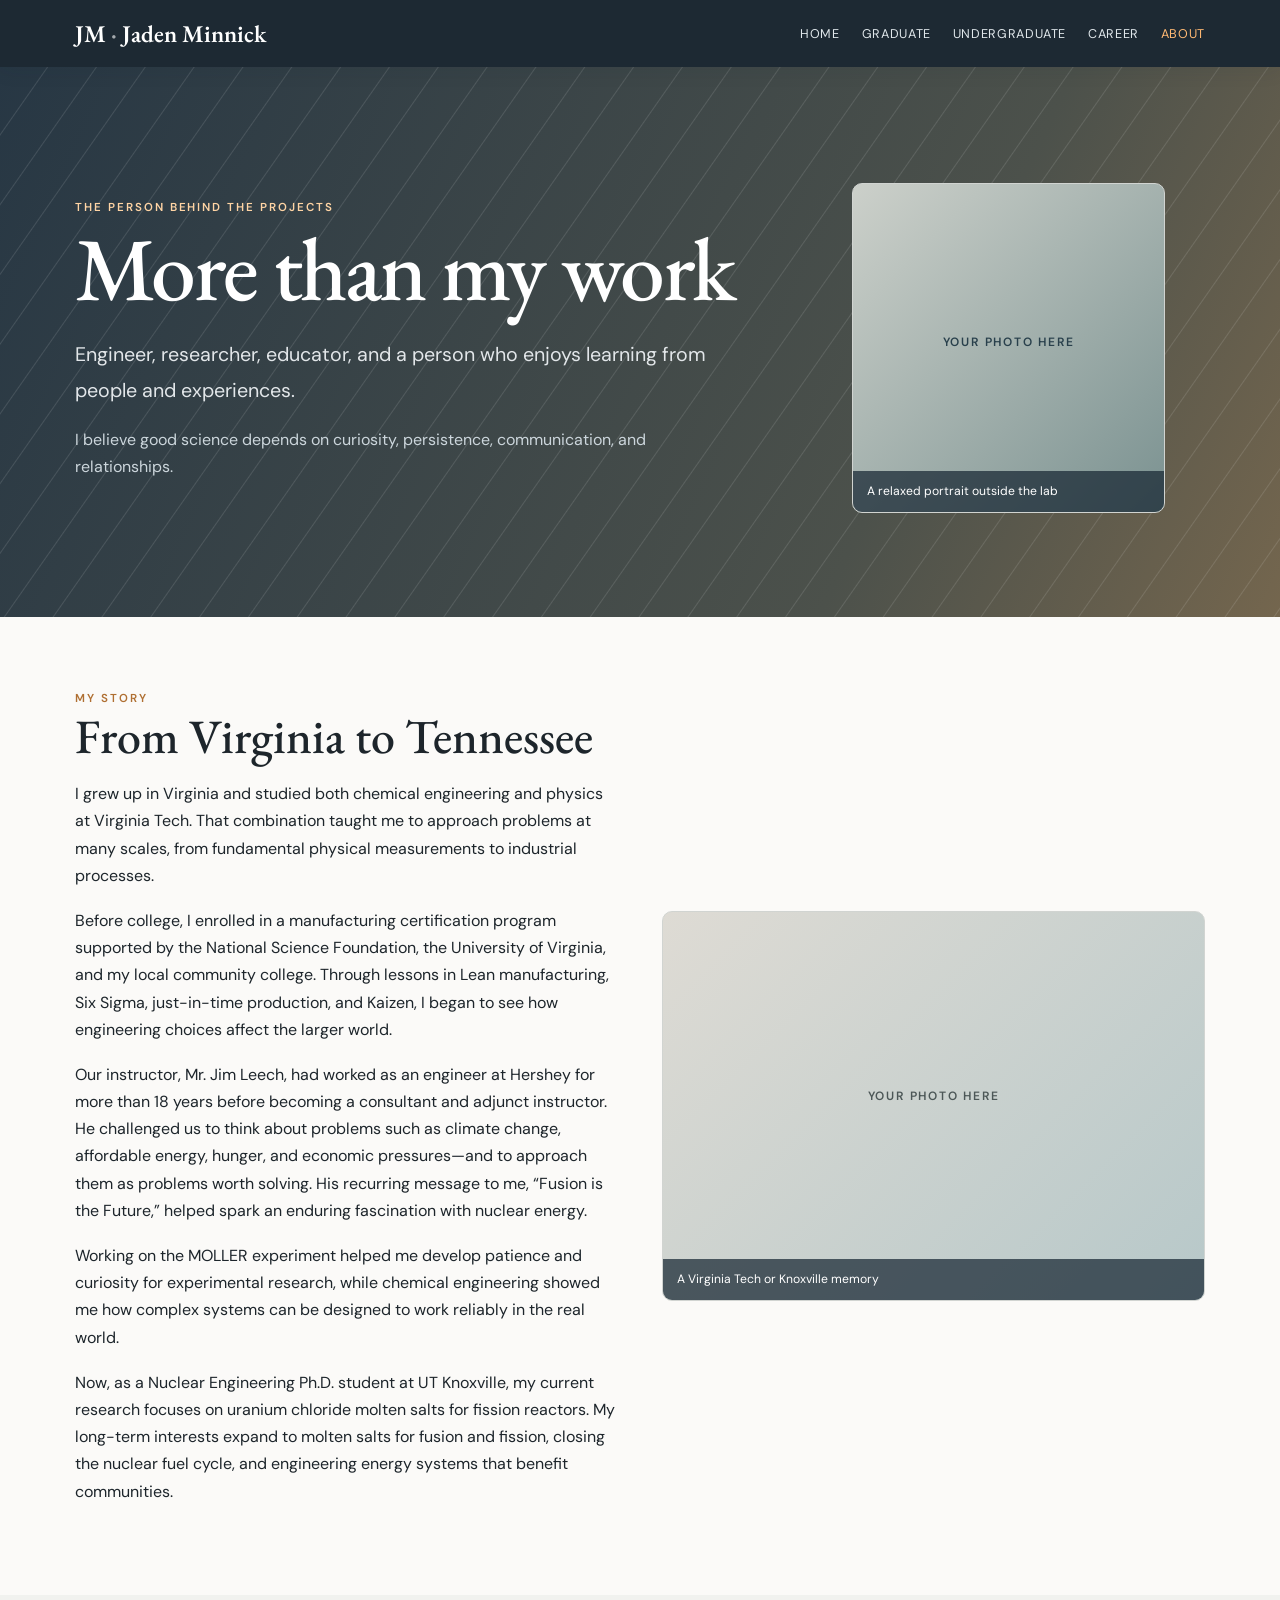
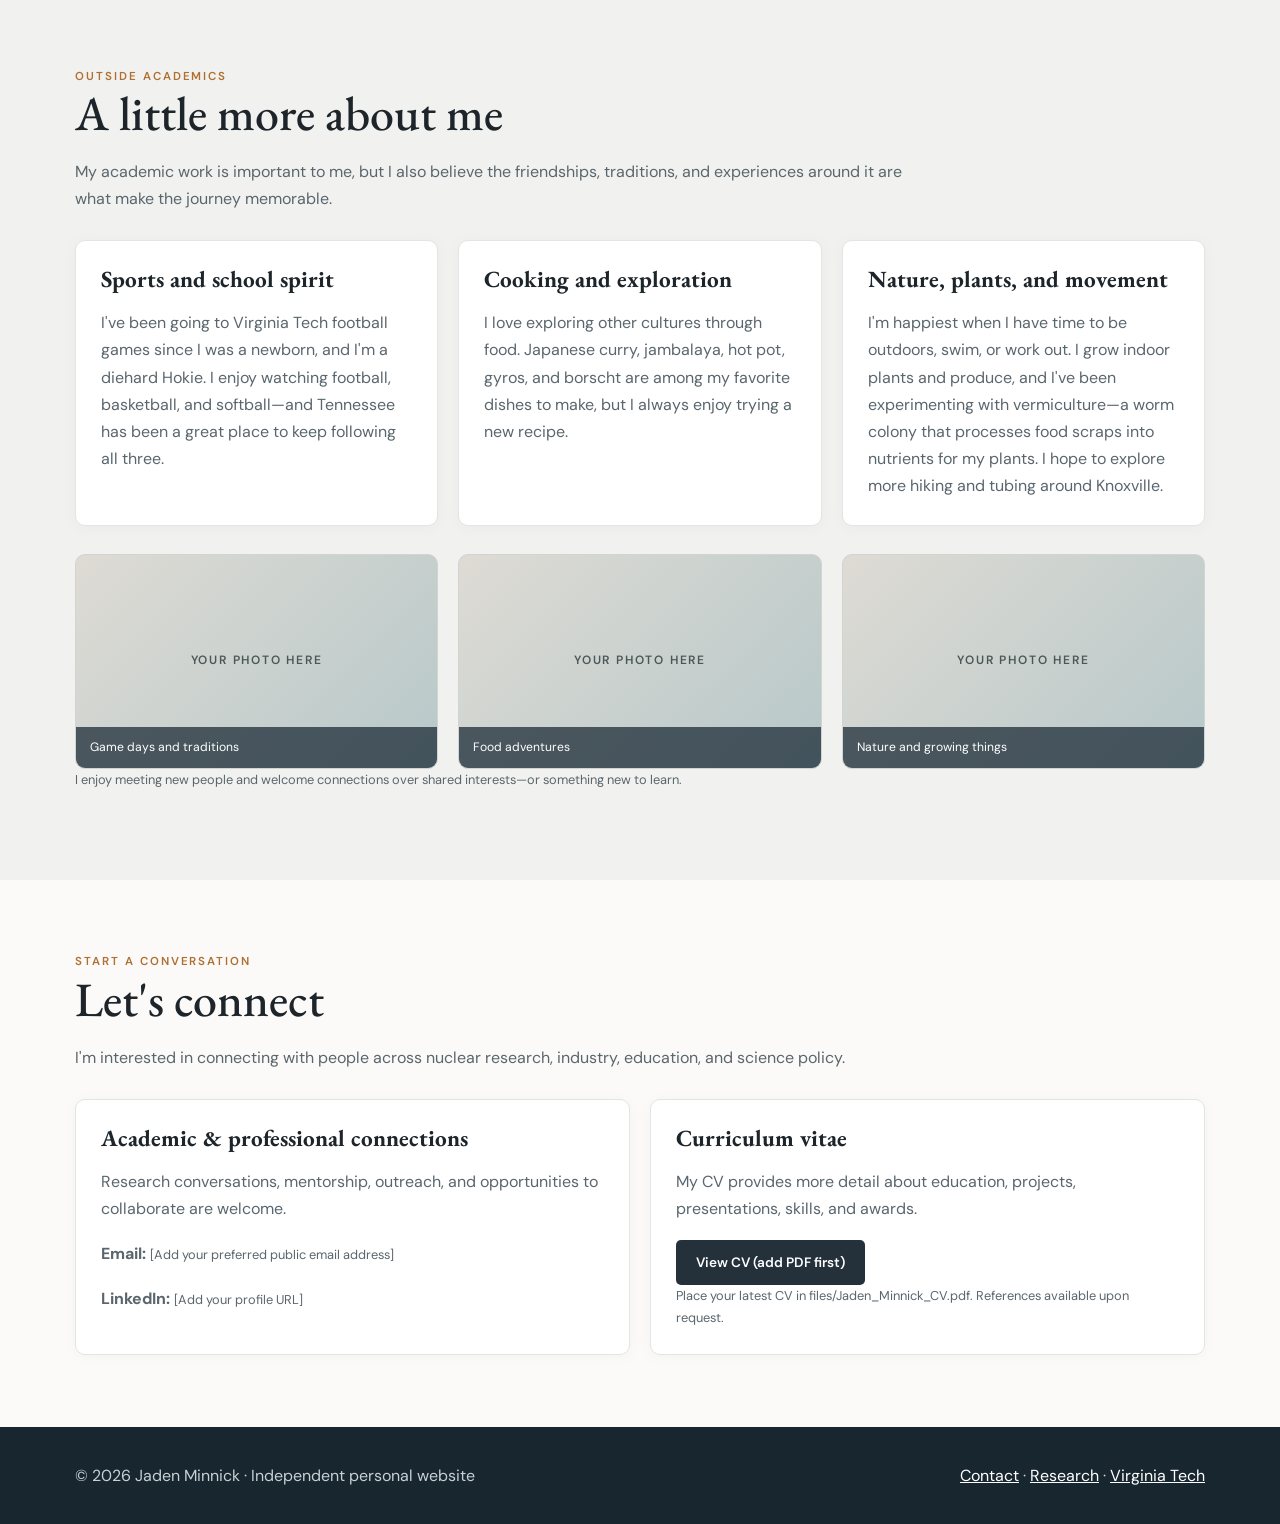
==== about.html @ b78443dc "Add files via upload Redesign portfolio with graduate research and personal homepage" ====
<!DOCTYPE html>


<html lang="en"><head><meta charset="utf-8"/><meta content="width=device-width, initial-scale=1" name="viewport"/><meta content="Jaden Minnick — Nuclear Engineering Ph.D. student, research in advanced nuclear materials, separation science, and the future nuclear fuel cycle." name="description"/><title>About &amp; Contact | Jaden Minnick</title><link href="assets/css/site.css" rel="stylesheet"/></head><body class=""><a class="skip-link" href="#content">Skip to content</a><header class="site-nav"><div class="wrap nav-inner"><a class="brand" href="index.html">JM <span>·</span> Jaden Minnick</a><nav aria-label="Main navigation" class="nav-links"><a href="index.html">Home</a><a href="graduate.html">Graduate</a><a href="undergraduate.html">Undergraduate</a><a href="career.html">Career</a><a aria-current="page" class="active" href="about.html">About</a></nav></div></header><main id="content"><section class="hero about-hero"><div class="wrap hero-flex"><div><div class="eyebrow">The person behind the projects</div><h1>More than my work</h1><p class="lede">Engineer, researcher, educator, and a person who enjoys learning from people and experiences.</p><p class="small">I believe good science depends on curiosity, persistence, communication, and relationships.</p></div><figure class="photo tall" data-alt="Personal portrait" data-photo="about-portrait.jpg"><figcaption>A relaxed portrait outside the lab</figcaption></figure></div></section>
<section class="section"><div class="wrap story"><div><div class="eyebrow">My story</div><h2>From Virginia to Tennessee</h2><p>I grew up in Virginia and studied both chemical engineering and physics at Virginia Tech. That combination taught me to approach problems at many scales, from fundamental physical measurements to industrial processes.</p><p>Before college, I enrolled in a manufacturing certification program supported by the National Science Foundation, the University of Virginia, and my local community college. Through lessons in Lean manufacturing, Six Sigma, just-in-time production, and Kaizen, I began to see how engineering choices affect the larger world.</p><p>Our instructor, Mr. Jim Leech, had worked as an engineer at Hershey for more than 18 years before becoming a consultant and adjunct instructor. He challenged us to think about problems such as climate change, affordable energy, hunger, and economic pressures—and to approach them as problems worth solving. His recurring message to me, “Fusion is the Future,” helped spark an enduring fascination with nuclear energy.</p><p>Working on the MOLLER experiment helped me develop patience and curiosity for experimental research, while chemical engineering showed me how complex systems can be designed to work reliably in the real world.</p><p>Now, as a Nuclear Engineering Ph.D. student at UT Knoxville, my current research focuses on uranium chloride molten salts for fission reactors. My long-term interests expand to molten salts for fusion and fission, closing the nuclear fuel cycle, and engineering energy systems that benefit communities.</p></div><figure class="photo tall" data-alt="Personal academic journey" data-photo="about-journey.jpg"><figcaption>A Virginia Tech or Knoxville memory</figcaption></figure></div></section>
<section class="section alt" id="outside"><div class="wrap"><div class="eyebrow">Outside academics</div><h2>A little more about me</h2><p class="section-lead">My academic work is important to me, but I also believe the friendships, traditions, and experiences around it are what make the journey memorable.</p><div class="grid"><article class="card"><h3>Sports and school spirit</h3><p>I've been going to Virginia Tech football games since I was a newborn, and I'm a diehard Hokie. I enjoy watching football, basketball, and softball—and Tennessee has been a great place to keep following all three.</p></article><article class="card"><h3>Cooking and exploration</h3><p>I love exploring other cultures through food. Japanese curry, jambalaya, hot pot, gyros, and borscht are among my favorite dishes to make, but I always enjoy trying a new recipe.</p></article><article class="card"><h3>Nature, plants, and movement</h3><p>I'm happiest when I have time to be outdoors, swim, or work out. I grow indoor plants and produce, and I've been experimenting with vermiculture—a worm colony that processes food scraps into nutrients for my plants. I hope to explore more hiking and tubing around Knoxville.</p></article></div><div class="grid photo-gallery compact-gallery"><figure class="photo" data-alt="Football and school spirit" data-photo="about-hokies.jpg"><figcaption>Game days and traditions</figcaption></figure><figure class="photo" data-alt="Homemade food" data-photo="about-food.jpg"><figcaption>Food adventures</figcaption></figure><figure class="photo" data-alt="Outdoors or gardening" data-photo="about-nature.jpg"><figcaption>Nature and growing things</figcaption></figure></div><p class="smallprint">I enjoy meeting new people and welcome connections over shared interests—or something new to learn.</p></div></section>
<section class="section" id="contact"><div class="wrap"><div class="eyebrow">Start a conversation</div><h2>Let's connect</h2><p class="section-lead">I'm interested in connecting with people across nuclear research, industry, education, and science policy.</p><div class="grid two"><article class="card"><h3>Academic &amp; professional connections</h3><p>Research conversations, mentorship, outreach, and opportunities to collaborate are welcome.</p><p><strong>Email:</strong> <span class="smallprint">[Add your preferred public email address]</span></p><p><strong>LinkedIn:</strong> <span class="smallprint">[Add your profile URL]</span></p></article><article class="card"><h3>Curriculum vitae</h3><p>My CV provides more detail about education, projects, presentations, skills, and awards.</p><a class="button dark" href="files/Jaden_Minnick_CV.pdf" rel="noopener" target="_blank">View CV (add PDF first)</a><p class="smallprint">Place your latest CV in files/Jaden_Minnick_CV.pdf. References available upon request.</p></article></div></div></section></main><footer class="footer"><div class="wrap"><div>© <span id="year">2026</span> Jaden Minnick · Independent personal website</div><div><a href="about.html#contact">Contact</a> · <a href="graduate.html">Research</a> · <a href="undergraduate.html">Virginia Tech</a></div></div></footer><script src="assets/js/site.js"></script></body></html>
---- assets/css/site.css ----
@import url('https://fonts.googleapis.com/css2?family=DM+Sans:wght@300;400;500;600;700&family=EB+Garamond:wght@400;500;600;700&display=swap');
:root{--ink:#1d252b;--muted:#5a666d;--surface:#fbfaf8;--line:#e3e5e3;--navy:#1d2f3e;--orange:#ff8200;--maroon:#861f41;--accent:#a45b26;--max:1130px}
*{box-sizing:border-box}html{scroll-behavior:smooth}body{margin:0;background:var(--surface);color:var(--ink);font:400 16px/1.7 'DM Sans',sans-serif}a{color:inherit}img{max-width:100%;display:block}.wrap{width:min(var(--max),calc(100% - 40px));margin:auto}.site-nav{background:#1d2933;color:white;position:sticky;top:0;z-index:50;box-shadow:0 2px 20px #17222b18}.nav-inner{min-height:67px;display:flex;align-items:center;gap:27px;flex-wrap:wrap}.brand{text-decoration:none;font:600 1.5rem 'EB Garamond',serif;white-space:nowrap;margin-right:auto}.brand span{opacity:.6}.nav-links{display:flex;gap:22px;flex-wrap:wrap}.nav-links a{font-size:.79rem;text-decoration:none;letter-spacing:.05em;text-transform:uppercase;color:#e0e7eb}.nav-links a.active,.nav-links a:hover{color:#ffb973}.hero{position:relative;padding:100px 0 88px;color:#fff;background:linear-gradient(115deg,#1b3344 0%,#273c4c 60%,#554735 100%);overflow:hidden}.hero:after{content:'';position:absolute;inset:0;opacity:.12;background:repeating-linear-gradient(125deg,transparent 0,transparent 38px,#fff 39px,transparent 40px);pointer-events:none}.hero .wrap{position:relative;z-index:1}.eyebrow{text-transform:uppercase;letter-spacing:.17em;font-size:.72rem;font-weight:600;color:#af6f32}.hero .eyebrow{color:#ffd4a4}h1,h2,h3,h4{font-family:'EB Garamond',serif;line-height:1.16;margin:0 0 16px}h1{font-size:clamp(3rem,7vw,5.6rem);font-weight:500;letter-spacing:-.03em}h2{font-size:clamp(2rem,4vw,3rem);font-weight:500}h3{font-size:1.5rem}p{margin:0 0 18px}.lede{font-size:clamp(1rem,2vw,1.23rem);line-height:1.8;max-width:750px;color:#e2e6e9}.hero .small{color:#ccd6dc;max-width:660px}.actions{display:flex;gap:12px;flex-wrap:wrap;margin-top:28px}.button{display:inline-block;padding:11px 20px;border-radius:5px;background:#f3e8d8;color:#24313b;text-decoration:none;font-weight:600;font-size:.85rem}.button.secondary{background:transparent;color:white;border:1px solid #bac7d0}.button.dark{background:#24313b;color:white}.section{padding:72px 0}.section.alt{background:#f1f2ef}.section-header{display:flex;justify-content:space-between;align-items:end;gap:20px;flex-wrap:wrap;margin-bottom:24px}.section-header p{max-width:660px;color:var(--muted)}.grid{display:grid;grid-template-columns:repeat(3,minmax(0,1fr));gap:20px}.grid.two{grid-template-columns:repeat(2,minmax(0,1fr))}.card{background:white;border:1px solid var(--line);border-radius:10px;padding:25px;box-shadow:0 2px 16px #1d293308}.card h3{font-size:1.45rem}.card p,.muted{color:var(--muted)}.card .tag{display:inline-block;font-size:.71rem;color:#9b5419;text-transform:uppercase;letter-spacing:.1em;font-weight:700;margin-bottom:10px}.link{font-size:.88rem;color:#8e4922;font-weight:600;text-decoration:none}.link:hover{text-decoration:underline}.story{display:grid;grid-template-columns:1fr 1fr;gap:44px;align-items:center}.photo{position:relative;min-height:260px;border-radius:10px;overflow:hidden;background:linear-gradient(135deg,#dedbd4,#b7c8c9);border:1px solid #d1d4d1;display:flex;align-items:flex-end;justify-content:flex-start}.photo::before{content:'YOUR PHOTO HERE';font-size:.75rem;letter-spacing:.15em;color:#4c5757;font-weight:600;position:absolute;top:45%;left:0;right:0;text-align:center}.photo img{width:100%;height:100%;object-fit:cover;position:absolute;inset:0}.photo figcaption{position:relative;z-index:1;background:#172632b8;color:#fff;width:100%;padding:10px 14px;font-size:.76rem}.photo.tall{min-height:390px}.timeline{position:relative;margin-top:20px;padding-left:30px;border-left:2px solid #c9c9c2}.timeline-item{position:relative;padding:0 0 32px 24px}.timeline-item:before{content:'';height:13px;width:13px;background:var(--dot,#a36a46);border:3px solid var(--surface);border-radius:100%;position:absolute;left:-38px;top:5px;box-shadow:0 0 0 1px #9ca8a9}.timeline-item h3{margin-bottom:2px}.timeline-item .date{font-size:.78rem;font-weight:700;letter-spacing:.08em;color:#945326;text-transform:uppercase}.timeline-item p{max-width:700px;color:var(--muted)}.pill{font-size:.74rem;border:1px solid #cdd2d1;border-radius:99px;padding:3px 10px;display:inline-block;color:#4c5a63}.band{padding:28px 0;background:#e8e7e2}.band .wrap{display:flex;align-items:center;justify-content:space-between;gap:20px;flex-wrap:wrap}.footer{padding:35px 0;background:#182630;color:#c7d0d5}.footer .wrap{display:flex;justify-content:space-between;gap:18px;flex-wrap:wrap}.footer a{color:#fff}.theme-ut .hero{background:linear-gradient(115deg,#242525,#47433a 63%,#9d541a)}.theme-ut .eyebrow{color:#bb5e13}.theme-ut .card{border-top:3px solid #ff8200}.theme-vt .hero{background:linear-gradient(115deg,#4d1428,#861f41)}.smallprint{font-size:.8rem;color:var(--muted)}.hero-flex{display:grid;grid-template-columns:1.4fr .8fr;gap:50px;align-items:center}.hero-flex .photo{min-height:330px;background:linear-gradient(135deg,#ccd0ca,#7b9291)}.hero-flex .photo::before{color:#29404c}.notice{padding:15px 18px;background:#f8f3e9;border-left:3px solid #b47138;border-radius:3px;color:#6f573e;font-size:.9rem}.page-intro{padding:54px 0 28px}.page-intro p{max-width:800px;color:var(--muted)}.split-list{display:grid;grid-template-columns:1fr 1fr;gap:32px}.mini-heading{font-size:.8rem;text-transform:uppercase;letter-spacing:.12em;font-weight:700;color:#a05c2f}.research-detail{padding:28px 0;border-top:1px solid #dedfdb}.research-detail h3{margin-bottom:7px}.research-detail p{max-width:880px;color:var(--muted)}.inline-tags{display:flex;gap:7px;flex-wrap:wrap}.active-label{display:inline-block;font-size:.74rem;font-weight:700;background:#e9e8e1;border-radius:99px;padding:2px 10px;margin-bottom:10px}
@media(max-width:800px){.nav-inner{padding:12px 0;gap:12px}.brand{width:100%}.nav-links{gap:13px}.nav-links a{font-size:.7rem}.grid,.grid.two,.story,.split-list,.hero-flex{grid-template-columns:1fr}.hero{padding:65px 0}.section{padding:50px 0}.hero-flex .photo{min-height:240px}}

/* V2 storytelling additions */
.skip-link{position:absolute;left:-9999px;top:0;background:#fff;color:#111;padding:10px;z-index:1000}.skip-link:focus{left:10px}
.home-hero{background:linear-gradient(115deg,#162b3b,#314457 65%,#63513f)}
.career-hero{background:linear-gradient(115deg,#172d3c,#3a4142 75%,#75604c)}
.about-hero{background:linear-gradient(115deg,#273744,#4c514b 70%,#74664e)}
.hero-quote{border-left:3px solid #f2ba74;padding-left:17px;color:#fff0d5;font-family:'EB Garamond',serif;font-style:italic;font-size:clamp(1.3rem,2.6vw,1.8rem);line-height:1.35;max-width:720px;margin:24px 0}
.section-lead{max-width:850px;color:var(--muted);margin-bottom:28px}
.mission{border-top:3px solid #bd7948}.goal-section{background:#fffaf2}.photo-gallery{margin-top:28px}
.expand{border-top:1px solid #d5d6d2;margin-top:16px}.expand:last-child{border-bottom:1px solid #d5d6d2}.expand summary{padding:15px 4px;cursor:pointer;display:flex;align-items:center;justify-content:space-between;gap:15px;font-size:.9rem;font-weight:600;color:#3b4246;list-style:none}.expand summary::-webkit-details-marker{display:none}.expand summary:hover{color:#ab611f}.expand summary:focus-visible{outline:2px solid #ff8200}.expand-content{padding:0 8px 17px}.expand-content p{margin:8px 0}.summary-icon{font-size:1.5rem;color:#ba6b21}.expand[open] .summary-icon{transform:rotate(45deg)}
.card p:last-child{margin-bottom:0}.section .photo{margin:0}
@media(prefers-reduced-motion:reduce){html{scroll-behavior:auto}}

/* v4: professional storytelling, gallery and accessible details */
.values-band{background:#e9ecea;border-block:1px solid #d9dfdc;padding:42px 0}.values-inner{display:grid;grid-template-columns:1fr 1.2fr;align-items:center;gap:48px}.values-inner h2{font-size:2.15rem;margin:6px 0}.values-inner p{margin:0;color:#445058}.compact-gallery{margin-top:28px}.compact-gallery .photo{min-height:215px}.research-methods{padding-top:48px;margin-top:42px;border-top:1px solid #ddd}.research-methods > p{max-width:900px}.research-methods .card{margin-bottom:18px}.research-methods .grid{margin-top:20px}.photo:has(img)::before{display:none}.photo img{object-position:center}.timeline-item:focus-within{outline-offset:5px}a:focus-visible,button:focus-visible{outline:2px solid #ef880f;outline-offset:3px}@media(max-width:800px){.values-inner{grid-template-columns:1fr;gap:12px}.compact-gallery .photo{min-height:190px}}

/* v5 research spotlight */
.featured-focus{background:#fff9ef;border-block:1px solid #eee0d0}
.featured-focus .eyebrow{color:#ae5f15}
.research-status{background:#fff4e6;border-left:4px solid #ff8200;padding:17px 20px;color:#4b4138;margin:12px 0 25px;line-height:1.7;border-radius:4px}
#ucl,#research,#journey,#life,#contact,#outside{scroll-margin-top:100px}
@media(max-width:800px){.featured-focus .story{gap:18px}}
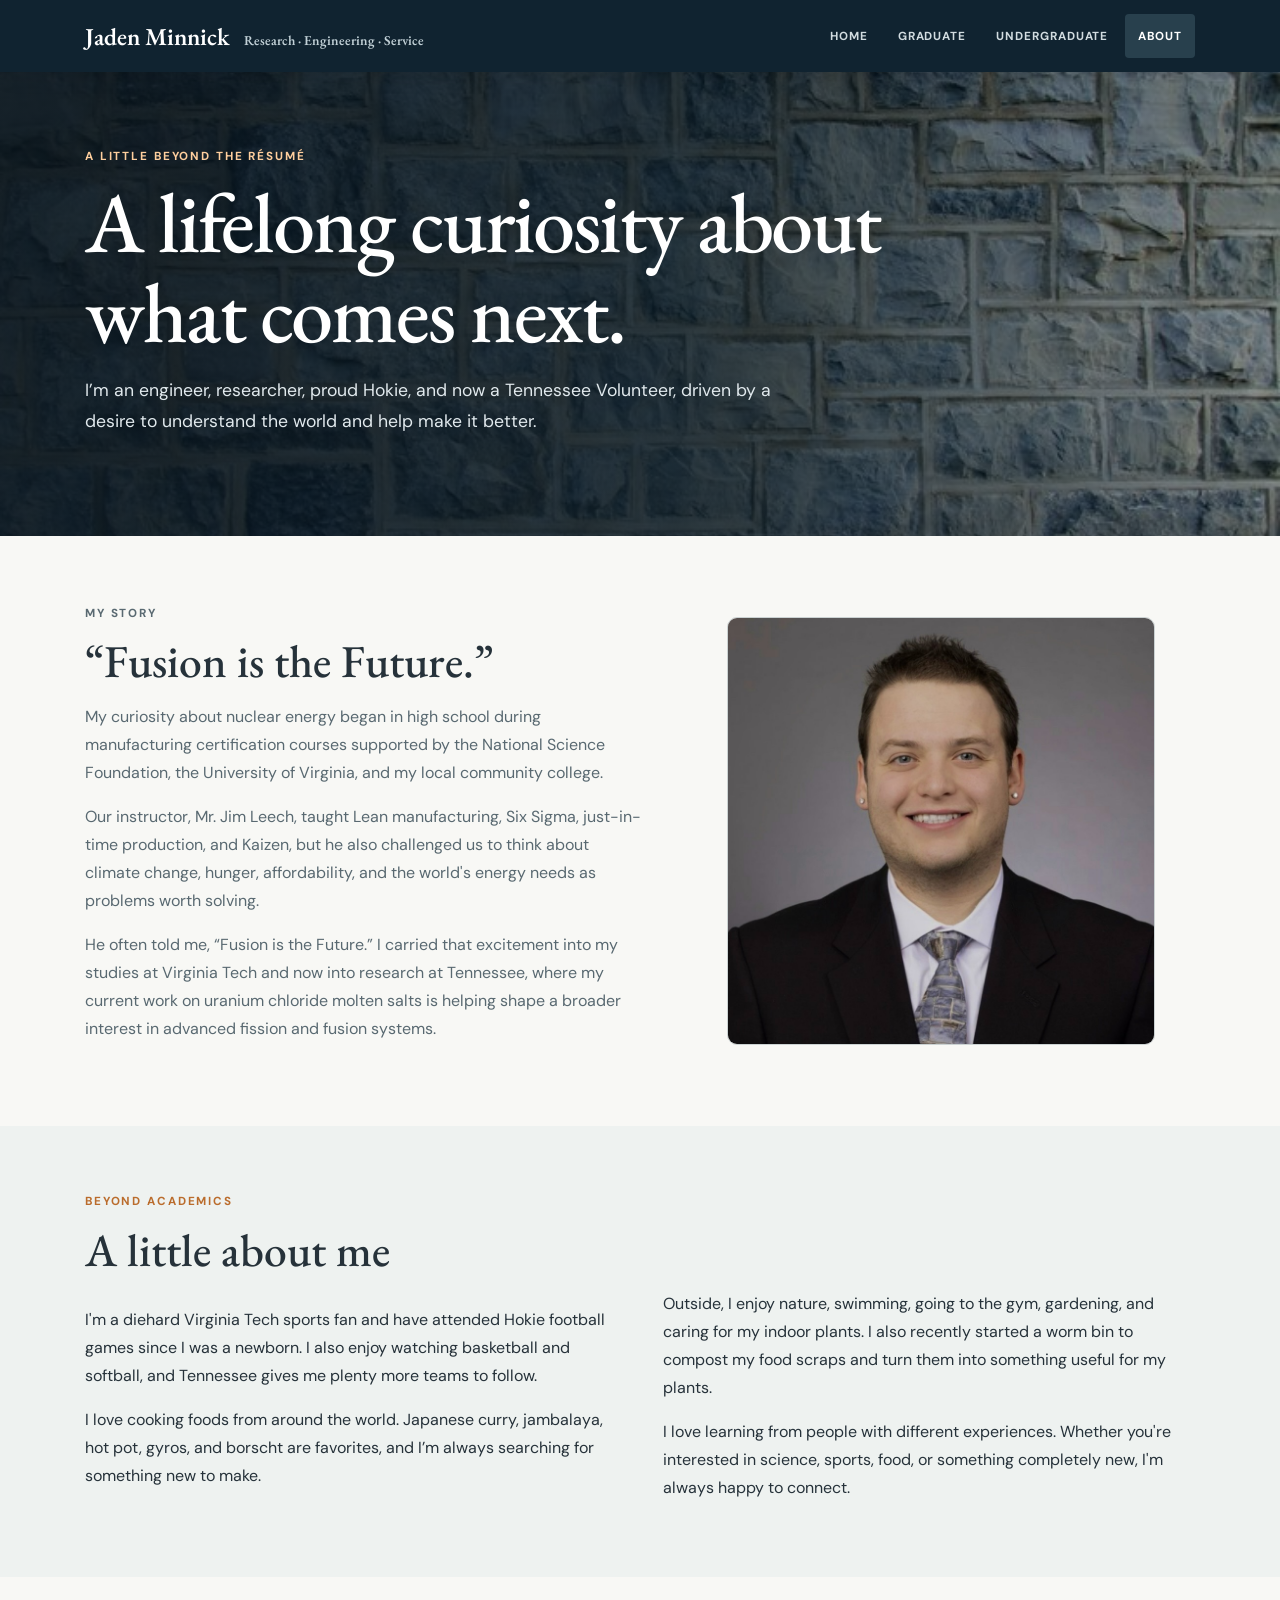
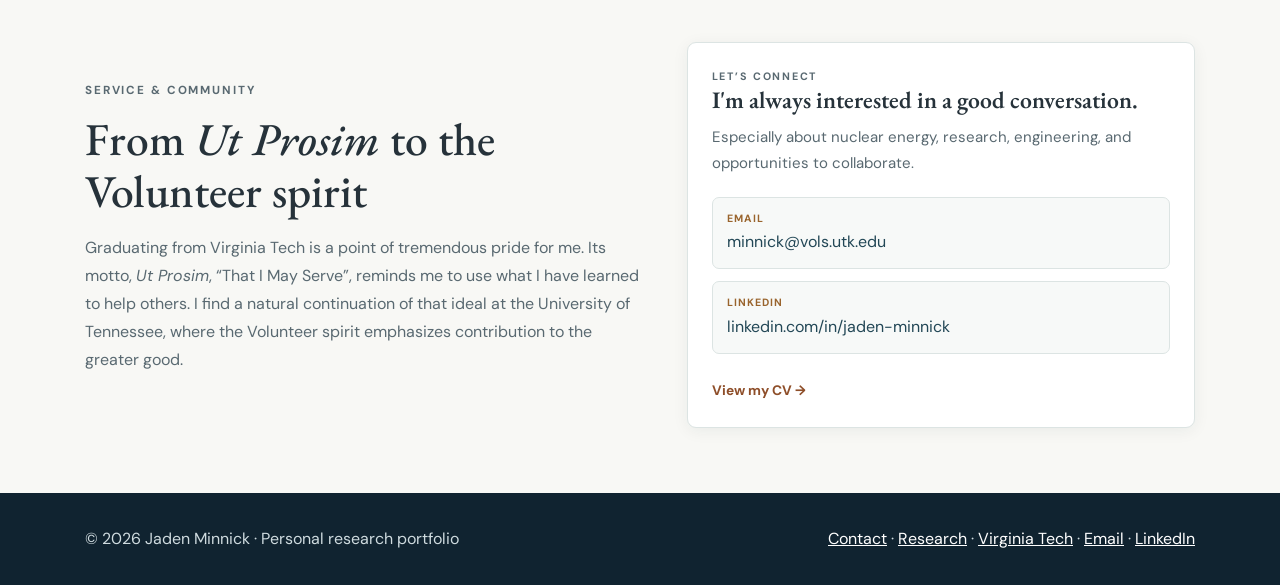
==== commit 15793d19: "Add files via upload" ====
--- a/about.html
+++ b/about.html
@@ -1,7 +1,3 @@
 <!DOCTYPE html>
 
-
-<html lang="en"><head><meta charset="utf-8"/><meta content="width=device-width, initial-scale=1" name="viewport"/><meta content="Jaden Minnick — Nuclear Engineering Ph.D. student, research in advanced nuclear materials, separation science, and the future nuclear fuel cycle." name="description"/><title>About &amp; Contact | Jaden Minnick</title><link href="assets/css/site.css" rel="stylesheet"/></head><body class=""><a class="skip-link" href="#content">Skip to content</a><header class="site-nav"><div class="wrap nav-inner"><a class="brand" href="index.html">JM <span>·</span> Jaden Minnick</a><nav aria-label="Main navigation" class="nav-links"><a href="index.html">Home</a><a href="graduate.html">Graduate</a><a href="undergraduate.html">Undergraduate</a><a href="career.html">Career</a><a aria-current="page" class="active" href="about.html">About</a></nav></div></header><main id="content"><section class="hero about-hero"><div class="wrap hero-flex"><div><div class="eyebrow">The person behind the projects</div><h1>More than my work</h1><p class="lede">Engineer, researcher, educator, and a person who enjoys learning from people and experiences.</p><p class="small">I believe good science depends on curiosity, persistence, communication, and relationships.</p></div><figure class="photo tall" data-alt="Personal portrait" data-photo="about-portrait.jpg"><figcaption>A relaxed portrait outside the lab</figcaption></figure></div></section>
-<section class="section"><div class="wrap story"><div><div class="eyebrow">My story</div><h2>From Virginia to Tennessee</h2><p>I grew up in Virginia and studied both chemical engineering and physics at Virginia Tech. That combination taught me to approach problems at many scales, from fundamental physical measurements to industrial processes.</p><p>Before college, I enrolled in a manufacturing certification program supported by the National Science Foundation, the University of Virginia, and my local community college. Through lessons in Lean manufacturing, Six Sigma, just-in-time production, and Kaizen, I began to see how engineering choices affect the larger world.</p><p>Our instructor, Mr. Jim Leech, had worked as an engineer at Hershey for more than 18 years before becoming a consultant and adjunct instructor. He challenged us to think about problems such as climate change, affordable energy, hunger, and economic pressures—and to approach them as problems worth solving. His recurring message to me, “Fusion is the Future,” helped spark an enduring fascination with nuclear energy.</p><p>Working on the MOLLER experiment helped me develop patience and curiosity for experimental research, while chemical engineering showed me how complex systems can be designed to work reliably in the real world.</p><p>Now, as a Nuclear Engineering Ph.D. student at UT Knoxville, my current research focuses on uranium chloride molten salts for fission reactors. My long-term interests expand to molten salts for fusion and fission, closing the nuclear fuel cycle, and engineering energy systems that benefit communities.</p></div><figure class="photo tall" data-alt="Personal academic journey" data-photo="about-journey.jpg"><figcaption>A Virginia Tech or Knoxville memory</figcaption></figure></div></section>
-<section class="section alt" id="outside"><div class="wrap"><div class="eyebrow">Outside academics</div><h2>A little more about me</h2><p class="section-lead">My academic work is important to me, but I also believe the friendships, traditions, and experiences around it are what make the journey memorable.</p><div class="grid"><article class="card"><h3>Sports and school spirit</h3><p>I've been going to Virginia Tech football games since I was a newborn, and I'm a diehard Hokie. I enjoy watching football, basketball, and softball—and Tennessee has been a great place to keep following all three.</p></article><article class="card"><h3>Cooking and exploration</h3><p>I love exploring other cultures through food. Japanese curry, jambalaya, hot pot, gyros, and borscht are among my favorite dishes to make, but I always enjoy trying a new recipe.</p></article><article class="card"><h3>Nature, plants, and movement</h3><p>I'm happiest when I have time to be outdoors, swim, or work out. I grow indoor plants and produce, and I've been experimenting with vermiculture—a worm colony that processes food scraps into nutrients for my plants. I hope to explore more hiking and tubing around Knoxville.</p></article></div><div class="grid photo-gallery compact-gallery"><figure class="photo" data-alt="Football and school spirit" data-photo="about-hokies.jpg"><figcaption>Game days and traditions</figcaption></figure><figure class="photo" data-alt="Homemade food" data-photo="about-food.jpg"><figcaption>Food adventures</figcaption></figure><figure class="photo" data-alt="Outdoors or gardening" data-photo="about-nature.jpg"><figcaption>Nature and growing things</figcaption></figure></div><p class="smallprint">I enjoy meeting new people and welcome connections over shared interests—or something new to learn.</p></div></section>
-<section class="section" id="contact"><div class="wrap"><div class="eyebrow">Start a conversation</div><h2>Let's connect</h2><p class="section-lead">I'm interested in connecting with people across nuclear research, industry, education, and science policy.</p><div class="grid two"><article class="card"><h3>Academic &amp; professional connections</h3><p>Research conversations, mentorship, outreach, and opportunities to collaborate are welcome.</p><p><strong>Email:</strong> <span class="smallprint">[Add your preferred public email address]</span></p><p><strong>LinkedIn:</strong> <span class="smallprint">[Add your profile URL]</span></p></article><article class="card"><h3>Curriculum vitae</h3><p>My CV provides more detail about education, projects, presentations, skills, and awards.</p><a class="button dark" href="files/Jaden_Minnick_CV.pdf" rel="noopener" target="_blank">View CV (add PDF first)</a><p class="smallprint">Place your latest CV in files/Jaden_Minnick_CV.pdf. References available upon request.</p></article></div></div></section></main><footer class="footer"><div class="wrap"><div>© <span id="year">2026</span> Jaden Minnick · Independent personal website</div><div><a href="about.html#contact">Contact</a> · <a href="graduate.html">Research</a> · <a href="undergraduate.html">Virginia Tech</a></div></div></footer><script src="assets/js/site.js"></script></body></html>+<html lang="en"><head><meta charset="utf-8"/><meta content="width=device-width,initial-scale=1" name="viewport"/><meta content="Jaden Minnick’s personal journey, scientific motivation, hobbies, and commitment to service." name="description"/><title>About Me | Jaden Minnick</title><link href="assets/css/site.css" rel="stylesheet"/></head><body><a class="skip" href="#main">Skip to main content</a><header class="site"><div class="shell"><a class="logo" href="index.html">Jaden Minnick <em>Research · Engineering · Service</em></a><nav aria-label="Main navigation" class="links"><a href="index.html">Home</a><a href="graduate.html">Graduate</a><a href="undergraduate.html">Undergraduate</a><a aria-current="page" href="about.html">About</a></nav></div></header><main id="main"><section class="hero hero--about"><div class="shell"><p class="eyebrow">A little beyond the résumé</p><h1>A lifelong curiosity about what comes next.</h1><p class="intro">I’m an engineer, researcher, proud Hokie, and now a Tennessee Volunteer, driven by a desire to understand the world and help make it better.</p></div></section><section class="section"><div class="shell"><div class="chapter"><div><p class="eyebrow">My story</p><h2>“Fusion is the Future.”</h2><p>My curiosity about nuclear energy began in high school during manufacturing certification courses supported by the National Science Foundation, the University of Virginia, and my local community college.</p><p>Our instructor, Mr. Jim Leech, taught Lean manufacturing, Six Sigma, just-in-time production, and Kaizen, but he also challenged us to think about climate change, hunger, affordability, and the world's energy needs as problems worth solving.</p><p>He often told me, “Fusion is the Future.” I carried that excitement into my studies at Virginia Tech and now into research at Tennessee, where my current work on uranium chloride molten salts is helping shape a broader interest in advanced fission and fusion systems.</p></div><figure class="feature-img"><img alt="Portrait of Jaden Minnick" src="images/prof-picture.jpeg"/></figure></div></div></section><section class="section alt outside" id="outside"><div class="shell"><p class="eyebrow">Beyond academics</p><h2>A little about me</h2><div class="about-hobbies"><p>I'm a diehard Virginia Tech sports fan and have attended Hokie football games since I was a newborn. I also enjoy watching basketball and softball, and Tennessee gives me plenty more teams to follow.</p><p>I love cooking foods from around the world. Japanese curry, jambalaya, hot pot, gyros, and borscht are favorites, and I’m always searching for something new to make.</p><p>Outside, I enjoy nature, swimming, going to the gym, gardening, and caring for my indoor plants. I also recently started a worm bin to compost my food scraps and turn them into something useful for my plants.</p><p>I love learning from people with different experiences. Whether you're interested in science, sports, food, or something completely new, I'm always happy to connect.</p></div></div></section><section class="section"><div class="shell"><div class="chapter" id="contact"><div><p class="eyebrow">Service &amp; community</p><h2>From <em>Ut Prosim</em> to the Volunteer spirit</h2><p>Graduating from Virginia Tech is a point of tremendous pride for me. Its motto, <em>Ut Prosim</em>, “That I May Serve”, reminds me to use what I have learned to help others. I find a natural continuation of that ideal at the University of Tennessee, where the Volunteer spirit emphasizes contribution to the greater good.</p></div><div class="panel"><p class="eyebrow">Let’s connect</p><h3>I'm always interested in a good conversation.</h3><p>Especially about nuclear energy, research, engineering, and opportunities to collaborate.</p><div class="contact-details"><a aria-label="Email Jaden Minnick" class="contact-link" href="mailto:minnick@vols.utk.edu"><span class="contact-label">Email</span><span>minnick@vols.utk.edu</span></a><a aria-label="Jaden Minnick on LinkedIn" class="contact-link" href="https://www.linkedin.com/in/jaden-minnick/" rel="noopener noreferrer" target="_blank"><span class="contact-label">LinkedIn</span><span>linkedin.com/in/jaden-minnick</span></a></div><p><a class="more" href="files/Jaden_Minnick_CV.pdf">View my CV →</a></p></div></div></div></section></main><footer class="footer"><div class="shell"><p>© <span data-year="">2026</span> Jaden Minnick · Personal research portfolio</p><p><a href="about.html#contact">Contact</a> · <a href="graduate.html">Research</a> · <a href="undergraduate.html">Virginia Tech</a> · <a href="mailto:minnick@vols.utk.edu">Email</a> · <a href="https://www.linkedin.com/in/jaden-minnick/" rel="noopener noreferrer" target="_blank">LinkedIn</a></p></div></footer><script src="assets/js/site.js"></script></body></html>
--- a/assets/css/site.css
+++ b/assets/css/site.css
@@ -1,26 +1,13 @@
-@import url('https://fonts.googleapis.com/css2?family=DM+Sans:wght@300;400;500;600;700&family=EB+Garamond:wght@400;500;600;700&display=swap');
-:root{--ink:#1d252b;--muted:#5a666d;--surface:#fbfaf8;--line:#e3e5e3;--navy:#1d2f3e;--orange:#ff8200;--maroon:#861f41;--accent:#a45b26;--max:1130px}
-*{box-sizing:border-box}html{scroll-behavior:smooth}body{margin:0;background:var(--surface);color:var(--ink);font:400 16px/1.7 'DM Sans',sans-serif}a{color:inherit}img{max-width:100%;display:block}.wrap{width:min(var(--max),calc(100% - 40px));margin:auto}.site-nav{background:#1d2933;color:white;position:sticky;top:0;z-index:50;box-shadow:0 2px 20px #17222b18}.nav-inner{min-height:67px;display:flex;align-items:center;gap:27px;flex-wrap:wrap}.brand{text-decoration:none;font:600 1.5rem 'EB Garamond',serif;white-space:nowrap;margin-right:auto}.brand span{opacity:.6}.nav-links{display:flex;gap:22px;flex-wrap:wrap}.nav-links a{font-size:.79rem;text-decoration:none;letter-spacing:.05em;text-transform:uppercase;color:#e0e7eb}.nav-links a.active,.nav-links a:hover{color:#ffb973}.hero{position:relative;padding:100px 0 88px;color:#fff;background:linear-gradient(115deg,#1b3344 0%,#273c4c 60%,#554735 100%);overflow:hidden}.hero:after{content:'';position:absolute;inset:0;opacity:.12;background:repeating-linear-gradient(125deg,transparent 0,transparent 38px,#fff 39px,transparent 40px);pointer-events:none}.hero .wrap{position:relative;z-index:1}.eyebrow{text-transform:uppercase;letter-spacing:.17em;font-size:.72rem;font-weight:600;color:#af6f32}.hero .eyebrow{color:#ffd4a4}h1,h2,h3,h4{font-family:'EB Garamond',serif;line-height:1.16;margin:0 0 16px}h1{font-size:clamp(3rem,7vw,5.6rem);font-weight:500;letter-spacing:-.03em}h2{font-size:clamp(2rem,4vw,3rem);font-weight:500}h3{font-size:1.5rem}p{margin:0 0 18px}.lede{font-size:clamp(1rem,2vw,1.23rem);line-height:1.8;max-width:750px;color:#e2e6e9}.hero .small{color:#ccd6dc;max-width:660px}.actions{display:flex;gap:12px;flex-wrap:wrap;margin-top:28px}.button{display:inline-block;padding:11px 20px;border-radius:5px;background:#f3e8d8;color:#24313b;text-decoration:none;font-weight:600;font-size:.85rem}.button.secondary{background:transparent;color:white;border:1px solid #bac7d0}.button.dark{background:#24313b;color:white}.section{padding:72px 0}.section.alt{background:#f1f2ef}.section-header{display:flex;justify-content:space-between;align-items:end;gap:20px;flex-wrap:wrap;margin-bottom:24px}.section-header p{max-width:660px;color:var(--muted)}.grid{display:grid;grid-template-columns:repeat(3,minmax(0,1fr));gap:20px}.grid.two{grid-template-columns:repeat(2,minmax(0,1fr))}.card{background:white;border:1px solid var(--line);border-radius:10px;padding:25px;box-shadow:0 2px 16px #1d293308}.card h3{font-size:1.45rem}.card p,.muted{color:var(--muted)}.card .tag{display:inline-block;font-size:.71rem;color:#9b5419;text-transform:uppercase;letter-spacing:.1em;font-weight:700;margin-bottom:10px}.link{font-size:.88rem;color:#8e4922;font-weight:600;text-decoration:none}.link:hover{text-decoration:underline}.story{display:grid;grid-template-columns:1fr 1fr;gap:44px;align-items:center}.photo{position:relative;min-height:260px;border-radius:10px;overflow:hidden;background:linear-gradient(135deg,#dedbd4,#b7c8c9);border:1px solid #d1d4d1;display:flex;align-items:flex-end;justify-content:flex-start}.photo::before{content:'YOUR PHOTO HERE';font-size:.75rem;letter-spacing:.15em;color:#4c5757;font-weight:600;position:absolute;top:45%;left:0;right:0;text-align:center}.photo img{width:100%;height:100%;object-fit:cover;position:absolute;inset:0}.photo figcaption{position:relative;z-index:1;background:#172632b8;color:#fff;width:100%;padding:10px 14px;font-size:.76rem}.photo.tall{min-height:390px}.timeline{position:relative;margin-top:20px;padding-left:30px;border-left:2px solid #c9c9c2}.timeline-item{position:relative;padding:0 0 32px 24px}.timeline-item:before{content:'';height:13px;width:13px;background:var(--dot,#a36a46);border:3px solid var(--surface);border-radius:100%;position:absolute;left:-38px;top:5px;box-shadow:0 0 0 1px #9ca8a9}.timeline-item h3{margin-bottom:2px}.timeline-item .date{font-size:.78rem;font-weight:700;letter-spacing:.08em;color:#945326;text-transform:uppercase}.timeline-item p{max-width:700px;color:var(--muted)}.pill{font-size:.74rem;border:1px solid #cdd2d1;border-radius:99px;padding:3px 10px;display:inline-block;color:#4c5a63}.band{padding:28px 0;background:#e8e7e2}.band .wrap{display:flex;align-items:center;justify-content:space-between;gap:20px;flex-wrap:wrap}.footer{padding:35px 0;background:#182630;color:#c7d0d5}.footer .wrap{display:flex;justify-content:space-between;gap:18px;flex-wrap:wrap}.footer a{color:#fff}.theme-ut .hero{background:linear-gradient(115deg,#242525,#47433a 63%,#9d541a)}.theme-ut .eyebrow{color:#bb5e13}.theme-ut .card{border-top:3px solid #ff8200}.theme-vt .hero{background:linear-gradient(115deg,#4d1428,#861f41)}.smallprint{font-size:.8rem;color:var(--muted)}.hero-flex{display:grid;grid-template-columns:1.4fr .8fr;gap:50px;align-items:center}.hero-flex .photo{min-height:330px;background:linear-gradient(135deg,#ccd0ca,#7b9291)}.hero-flex .photo::before{color:#29404c}.notice{padding:15px 18px;background:#f8f3e9;border-left:3px solid #b47138;border-radius:3px;color:#6f573e;font-size:.9rem}.page-intro{padding:54px 0 28px}.page-intro p{max-width:800px;color:var(--muted)}.split-list{display:grid;grid-template-columns:1fr 1fr;gap:32px}.mini-heading{font-size:.8rem;text-transform:uppercase;letter-spacing:.12em;font-weight:700;color:#a05c2f}.research-detail{padding:28px 0;border-top:1px solid #dedfdb}.research-detail h3{margin-bottom:7px}.research-detail p{max-width:880px;color:var(--muted)}.inline-tags{display:flex;gap:7px;flex-wrap:wrap}.active-label{display:inline-block;font-size:.74rem;font-weight:700;background:#e9e8e1;border-radius:99px;padding:2px 10px;margin-bottom:10px}
-@media(max-width:800px){.nav-inner{padding:12px 0;gap:12px}.brand{width:100%}.nav-links{gap:13px}.nav-links a{font-size:.7rem}.grid,.grid.two,.story,.split-list,.hero-flex{grid-template-columns:1fr}.hero{padding:65px 0}.section{padding:50px 0}.hero-flex .photo{min-height:240px}}
+@import url('https://fonts.googleapis.com/css2?family=DM+Sans:wght@400;500;600;700&family=EB+Garamond:ital,wght@0,400;0,500;0,600;1,400;1,500&display=swap');
+:root{--text:#26323a;--muted:#596971;--cream:#f8f8f5;--line:#dce4e3;--accent:#d18e47;--nav:#0d2231;--max:1110px}*{box-sizing:border-box}html{scroll-behavior:smooth}body{margin:0;background:var(--cream);color:var(--text);font:400 16px/1.75 'DM Sans',sans-serif}img{max-width:100%}a{color:inherit}.shell{width:min(var(--max),calc(100% - 40px));margin:auto}.skip{position:absolute;left:-9000px}.skip:focus{left:12px;top:12px;padding:12px;background:#fff;z-index:500}header.site{position:sticky;top:0;z-index:100;background:#102330;box-shadow:0 2px 20px #0002}header.site .shell{display:flex;align-items:center;justify-content:space-between;gap:20px;min-height:72px}.logo{font:600 1.52rem 'EB Garamond',serif;text-decoration:none;color:#fff;white-space:nowrap}.logo em{font-style:normal;color:#c2d1d7;font-size:.85rem;margin-left:9px}.links{display:flex;align-items:center;gap:4px;flex-wrap:wrap}.links a{text-decoration:none;text-transform:uppercase;letter-spacing:.08em;color:#d2dce0;font-size:.73rem;font-weight:700;padding:12px 13px;border-radius:4px}.links a[aria-current],.links a:hover{background:#28404d;color:#fff}main{min-height:70vh}.hero{position:relative;isolation:isolate;min-height:435px;display:flex;align-items:center;color:#fff;background:#0c2534;overflow:hidden}.hero:before{content:"";position:absolute;inset:0;z-index:-2;background-position:center;background-size:cover}.hero:after{content:"";position:absolute;inset:0;z-index:-1;background:linear-gradient(90deg,rgba(8,20,29,.91) 0%,rgba(9,25,35,.85) 53%,rgba(6,23,31,.43) 100%)}.hero--home:before{background-image:url('../nuclear-orbits.svg')}.hero--graduate:before{background-color:#ff8200;background-image:conic-gradient(#ff8200 25%,#fff 0 50%,#ff8200 0 75%,#fff 0);background-size:132px 132px}.hero--graduate:after{background:linear-gradient(90deg,rgba(14,19,22,.94) 0%,rgba(17,20,22,.82) 50%,rgba(8,10,11,.64) 100%)}.hero--undergraduate:before{background-image:url('../../images/HokieStone.jpg')}.hero--undergraduate:after{background:linear-gradient(90deg,rgba(71,10,31,.94) 0%,rgba(76,18,38,.86) 58%,rgba(50,10,28,.52) 100%)}.hero--career:before{background-image:url('../nuclear-orbits.svg')}.hero--about:before{background-image:url('../../images/HokieStone.jpg')}.hero .shell{padding:74px 0 78px}.eyebrow{text-transform:uppercase;letter-spacing:.16em;color:#ba6c2c;font-size:.73rem;font-weight:700;margin:0 0 12px}.hero .eyebrow{color:#ffcf9e}.hero h1{font:500 clamp(3.1rem,6.6vw,5.3rem)/1.06 'EB Garamond',serif;max-width:850px;letter-spacing:-.025em;margin:0 0 17px}.hero .intro{font-size:1.1rem;max-width:720px;color:#e1e9ed;line-height:1.8;margin:0 0 20px}.hero .byline{font-size:.88rem;color:#d8e0e2}.hero--graduate .eyebrow{color:#ffc78e}.button{display:inline-block;text-decoration:none;background:#e1b37b;color:#102633;padding:11px 20px;border-radius:5px;font-weight:700;font-size:.85rem;transition:transform .2s}.button:hover{transform:translateY(-2px)}.button.outline{background:transparent;border:1px solid #c9d4d8;color:#fff}.hero-actions{display:flex;gap:12px;flex-wrap:wrap;margin-top:24px}.quote{margin:26px 0 0;max-width:780px;border-left:3px solid #e7b773;padding-left:19px}.quote p{font:italic 1.28rem/1.45 'EB Garamond',serif;color:#fff7ea;margin:0 0 8px}.quote cite{font-size:.83rem;color:#e9c9a8;font-style:normal}.section{padding:65px 0}.section.alt{background:#eef2f0}.section.tight{padding:44px 0}.section h2{font:500 clamp(2.05rem,4vw,2.85rem)/1.15 'EB Garamond',serif;margin:0 0 14px}.section h3{font:600 1.48rem/1.2 'EB Garamond',serif;margin:0 0 10px}.lead{max-width:810px;color:var(--muted);margin:0 0 25px}.text p{margin:0 0 17px}.grid{display:grid;grid-template-columns:repeat(3,minmax(0,1fr));gap:18px}.grid.two{grid-template-columns:repeat(2,minmax(0,1fr))}.panel{background:#fff;border:1px solid var(--line);border-radius:9px;padding:24px;box-shadow:0 3px 16px #152e3510}.panel p{margin:0;color:var(--muted);font-size:.94rem}.panel .eyebrow{font-size:.67rem}.panel strong{color:#26353a}.panel.strong{border-top:4px solid #c88a47}.chapter{display:grid;grid-template-columns:1.05fr .95fr;gap:40px;align-items:center}.chapter p{color:var(--muted)}.feature-img{border-radius:10px;overflow:hidden;border:1px solid #cbd2d2;background:#e2e6e3}.feature-img img{display:block;width:100%;height:auto;max-height:440px;object-fit:contain;object-position:center;background:#e7e9e8}.feature-img figcaption{background:#23363f;color:#fff;padding:11px 14px;font-size:.77rem}.timeline{border-left:2px solid #cbd9d7;padding-left:29px;margin-left:10px}.timeline article{position:relative;padding:0 0 25px 15px}.timeline article:before{content:"";position:absolute;left:-37px;top:7px;width:13px;height:13px;border-radius:50%;background:var(--dot,#8cb2bd);box-shadow:0 0 0 4px #f8f8f5}.timeline time{display:block;color:#99642d;font-size:.77rem;text-transform:uppercase;letter-spacing:.08em;font-weight:700}.timeline h3{margin:3px 0 5px}.timeline p{margin:0;color:var(--muted);font-size:.93rem}.more{display:inline-block;text-decoration:none;color:#8e4e29;font-weight:700;font-size:.86rem;margin-top:12px}.more:hover{text-decoration:underline}.photo-strip{display:grid;grid-template-columns:repeat(3,1fr);gap:16px}.photo-strip figure{margin:0;border-radius:8px;overflow:hidden;background:#dce4e4;border:1px solid #d4dedf}.photo-strip img{height:175px;width:100%;object-fit:cover;display:block}.photo-strip figcaption{font-size:.81rem;padding:11px 13px;background:white}.placeholder{height:175px;display:flex;align-items:center;justify-content:center;text-align:center;padding:20px;color:#617078;background:repeating-linear-gradient(135deg,#e8eeee 0,#e8eeee 18px,#e1e9e9 18px,#e1e9e9 36px);font-size:.8rem;letter-spacing:.05em}.research-list{display:grid;grid-template-columns:1fr;gap:15px}.research{background:#fff;border:1px solid var(--line);border-left:4px solid #db8f32;padding:24px 26px;border-radius:7px}.research h3{margin:0 0 7px}.research p{margin:0 0 12px;color:var(--muted)}.tag{display:inline-block;color:#9c5d29;text-transform:uppercase;font-size:.7rem;font-weight:700;letter-spacing:.1em;margin-bottom:8px}.chips{display:flex;gap:8px;flex-wrap:wrap;margin-top:12px}.chips span{font-size:.77rem;color:#445861;border-radius:30px;border:1px solid #cad8d8;padding:3px 10px}details{border-top:1px solid #dbe1e1;margin-top:15px}summary{cursor:pointer;font-size:.87rem;font-weight:700;padding:14px 1px;color:#35566a}details p{font-size:.91rem}details[open] summary{color:#a86030}.small{color:#667880;font-size:.83rem}.callout{border-left:4px solid #ff8200;background:#fff4e5;padding:18px 22px;border-radius:5px}.footer{background:#102330;padding:32px 0;color:#cfdbdf}.footer .shell{display:flex;justify-content:space-between;flex-wrap:wrap;gap:15px}.footer a{color:#fff}.footer p{margin:0}.section .right{text-align:right}.archive-link{background:#f6ede7;border:1px solid #e3d0cb;border-radius:9px;padding:25px}.archive-link .button{background:#861f41;color:#fff}.ut-bar{height:8px;background:conic-gradient(#ff8200 25%,#fff 0 50%,#ff8200 0 75%,#fff 0);background-size:26px 26px}.section.cta{background:#17303e;color:#fff}.section.cta p{color:#d5dfe2}.section.cta .more{color:#f6c593}.section.cta .button{background:#f4c28b}.mini-bio{font-size:1rem}.skip:focus-visible,a:focus-visible,summary:focus-visible{outline:2px solid #f5ac62;outline-offset:3px}.breadcrumbs{font-size:.8rem;color:#697981;margin:18px 0 0}.breadcrumbs a{color:#3c6877}.about-hobbies{columns:2;column-gap:45px}.about-hobbies p{break-inside:avoid}@media(max-width:800px){header.site .shell{padding:11px 0;align-items:start;flex-direction:column}.links{gap:0}.links a{padding:8px 9px;font-size:.68rem}.hero{min-height:390px}.hero .shell{padding:61px 0}.hero:after{background:linear-gradient(90deg,#0b1b25eb,#102d38b8)}.hero--graduate:after{background:#15191bd9}.grid,.grid.two,.chapter,.photo-strip{grid-template-columns:1fr}.section{padding:48px 0}.feature-img img{height:auto;max-height:440px}.about-hobbies{columns:1}}
+@media(prefers-reduced-motion:reduce){html{scroll-behavior:auto}.button{transition:none}}
+/* Keep the square portrait fully visible regardless of the desktop column width. */
+.chapter figure.feature-img:has(img[src*="prof-picture"]) img {aspect-ratio:1/1; width:100%;height:auto;max-height:none;object-fit:contain;}
+.moments-tbd{font:500 1.6rem/1.3 "EB Garamond",serif;color:#52666f;margin:18px 0 0;}
+.section a:not(.button):hover{text-decoration:underline;}
 
-/* V2 storytelling additions */
-.skip-link{position:absolute;left:-9999px;top:0;background:#fff;color:#111;padding:10px;z-index:1000}.skip-link:focus{left:10px}
-.home-hero{background:linear-gradient(115deg,#162b3b,#314457 65%,#63513f)}
-.career-hero{background:linear-gradient(115deg,#172d3c,#3a4142 75%,#75604c)}
-.about-hero{background:linear-gradient(115deg,#273744,#4c514b 70%,#74664e)}
-.hero-quote{border-left:3px solid #f2ba74;padding-left:17px;color:#fff0d5;font-family:'EB Garamond',serif;font-style:italic;font-size:clamp(1.3rem,2.6vw,1.8rem);line-height:1.35;max-width:720px;margin:24px 0}
-.section-lead{max-width:850px;color:var(--muted);margin-bottom:28px}
-.mission{border-top:3px solid #bd7948}.goal-section{background:#fffaf2}.photo-gallery{margin-top:28px}
-.expand{border-top:1px solid #d5d6d2;margin-top:16px}.expand:last-child{border-bottom:1px solid #d5d6d2}.expand summary{padding:15px 4px;cursor:pointer;display:flex;align-items:center;justify-content:space-between;gap:15px;font-size:.9rem;font-weight:600;color:#3b4246;list-style:none}.expand summary::-webkit-details-marker{display:none}.expand summary:hover{color:#ab611f}.expand summary:focus-visible{outline:2px solid #ff8200}.expand-content{padding:0 8px 17px}.expand-content p{margin:8px 0}.summary-icon{font-size:1.5rem;color:#ba6b21}.expand[open] .summary-icon{transform:rotate(45deg)}
-.card p:last-child{margin-bottom:0}.section .photo{margin:0}
-@media(prefers-reduced-motion:reduce){html{scroll-behavior:auto}}
-
-/* v4: professional storytelling, gallery and accessible details */
-.values-band{background:#e9ecea;border-block:1px solid #d9dfdc;padding:42px 0}.values-inner{display:grid;grid-template-columns:1fr 1.2fr;align-items:center;gap:48px}.values-inner h2{font-size:2.15rem;margin:6px 0}.values-inner p{margin:0;color:#445058}.compact-gallery{margin-top:28px}.compact-gallery .photo{min-height:215px}.research-methods{padding-top:48px;margin-top:42px;border-top:1px solid #ddd}.research-methods > p{max-width:900px}.research-methods .card{margin-bottom:18px}.research-methods .grid{margin-top:20px}.photo:has(img)::before{display:none}.photo img{object-position:center}.timeline-item:focus-within{outline-offset:5px}a:focus-visible,button:focus-visible{outline:2px solid #ef880f;outline-offset:3px}@media(max-width:800px){.values-inner{grid-template-columns:1fr;gap:12px}.compact-gallery .photo{min-height:190px}}
-
-/* v5 research spotlight */
-.featured-focus{background:#fff9ef;border-block:1px solid #eee0d0}
-.featured-focus .eyebrow{color:#ae5f15}
-.research-status{background:#fff4e6;border-left:4px solid #ff8200;padding:17px 20px;color:#4b4138;margin:12px 0 25px;line-height:1.7;border-radius:4px}
-#ucl,#research,#journey,#life,#contact,#outside{scroll-margin-top:100px}
-@media(max-width:800px){.featured-focus .story{gap:18px}}
+/* Professional contact links on the About page. */
+.contact-details{display:flex;flex-direction:column;gap:12px;margin:20px 0 12px}
+.contact-link{display:flex;flex-direction:column;gap:0;padding:12px 14px;border:1px solid var(--line);border-radius:7px;background:#f7f9f8;text-decoration:none;color:#224756;overflow-wrap:anywhere}
+.contact-link:hover{background:#e9f0ed;text-decoration:underline}
+.contact-label{text-transform:uppercase;letter-spacing:.1em;font-size:.66rem;font-weight:700;color:#99642d}
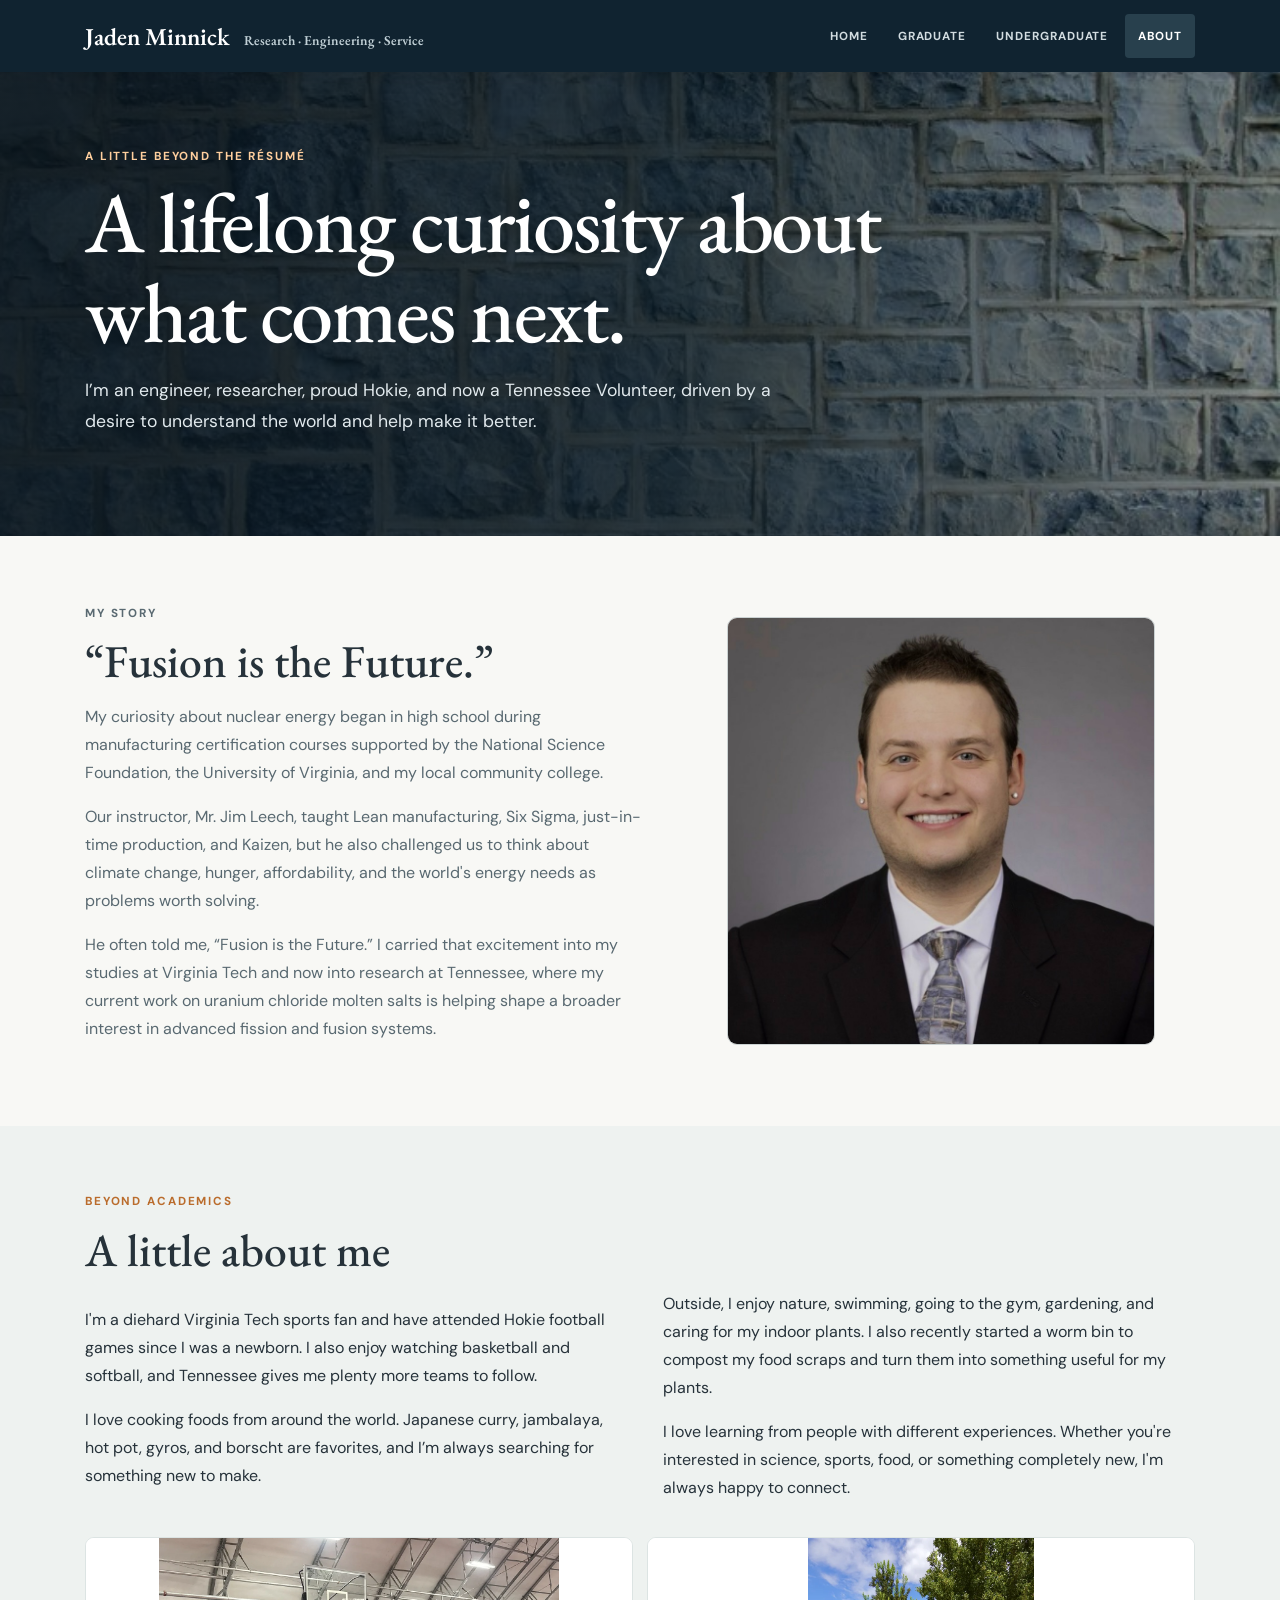
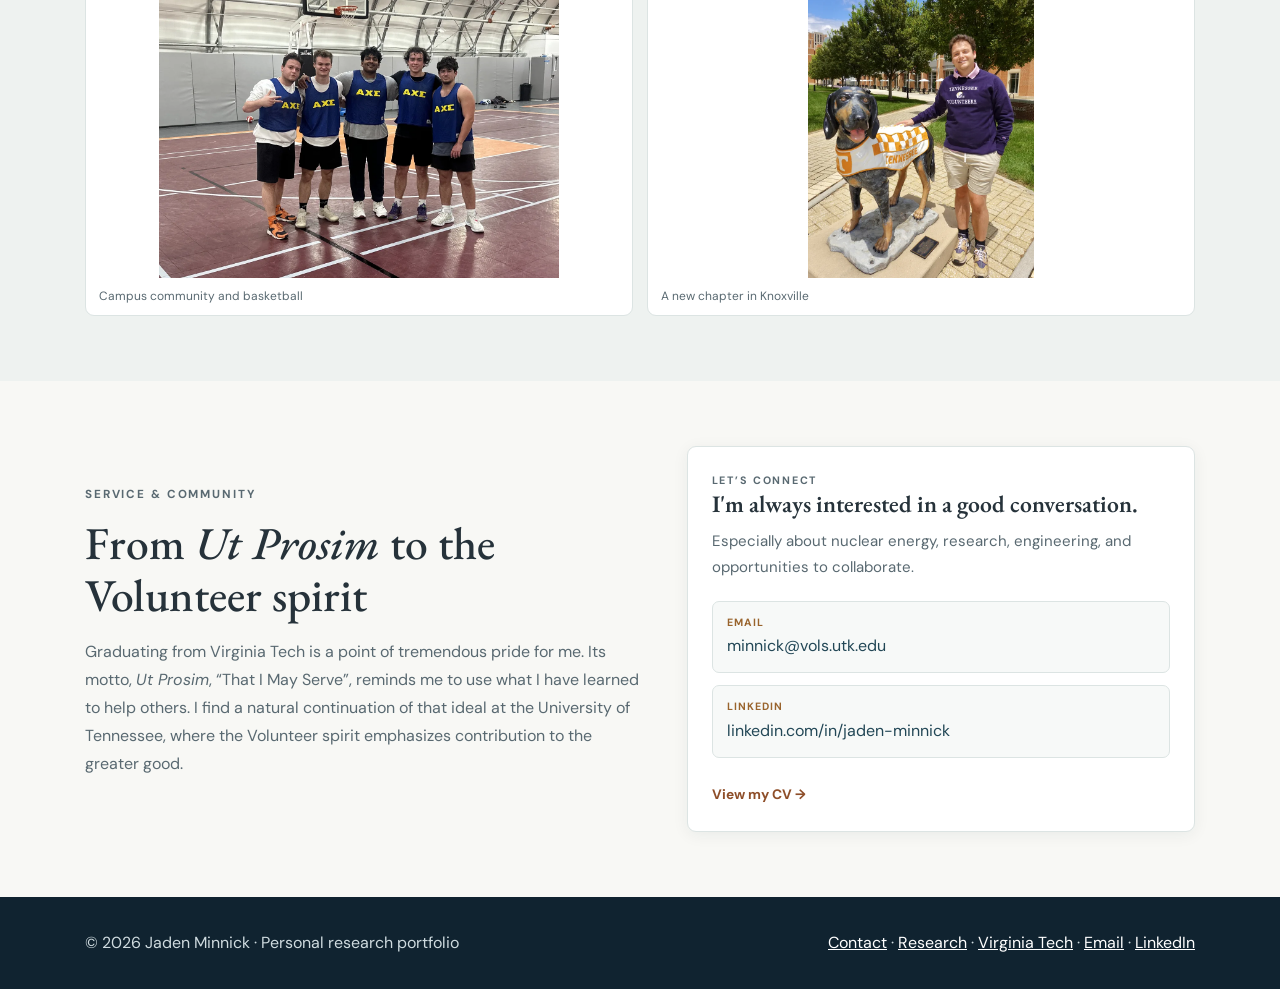
==== commit ca8bdf53: "Add files via upload" ====
--- a/about.html
+++ b/about.html
@@ -1,3 +1,3 @@
 <!DOCTYPE html>
 
-<html lang="en"><head><meta charset="utf-8"/><meta content="width=device-width,initial-scale=1" name="viewport"/><meta content="Jaden Minnick’s personal journey, scientific motivation, hobbies, and commitment to service." name="description"/><title>About Me | Jaden Minnick</title><link href="assets/css/site.css" rel="stylesheet"/></head><body><a class="skip" href="#main">Skip to main content</a><header class="site"><div class="shell"><a class="logo" href="index.html">Jaden Minnick <em>Research · Engineering · Service</em></a><nav aria-label="Main navigation" class="links"><a href="index.html">Home</a><a href="graduate.html">Graduate</a><a href="undergraduate.html">Undergraduate</a><a aria-current="page" href="about.html">About</a></nav></div></header><main id="main"><section class="hero hero--about"><div class="shell"><p class="eyebrow">A little beyond the résumé</p><h1>A lifelong curiosity about what comes next.</h1><p class="intro">I’m an engineer, researcher, proud Hokie, and now a Tennessee Volunteer, driven by a desire to understand the world and help make it better.</p></div></section><section class="section"><div class="shell"><div class="chapter"><div><p class="eyebrow">My story</p><h2>“Fusion is the Future.”</h2><p>My curiosity about nuclear energy began in high school during manufacturing certification courses supported by the National Science Foundation, the University of Virginia, and my local community college.</p><p>Our instructor, Mr. Jim Leech, taught Lean manufacturing, Six Sigma, just-in-time production, and Kaizen, but he also challenged us to think about climate change, hunger, affordability, and the world's energy needs as problems worth solving.</p><p>He often told me, “Fusion is the Future.” I carried that excitement into my studies at Virginia Tech and now into research at Tennessee, where my current work on uranium chloride molten salts is helping shape a broader interest in advanced fission and fusion systems.</p></div><figure class="feature-img"><img alt="Portrait of Jaden Minnick" src="images/prof-picture.jpeg"/></figure></div></div></section><section class="section alt outside" id="outside"><div class="shell"><p class="eyebrow">Beyond academics</p><h2>A little about me</h2><div class="about-hobbies"><p>I'm a diehard Virginia Tech sports fan and have attended Hokie football games since I was a newborn. I also enjoy watching basketball and softball, and Tennessee gives me plenty more teams to follow.</p><p>I love cooking foods from around the world. Japanese curry, jambalaya, hot pot, gyros, and borscht are favorites, and I’m always searching for something new to make.</p><p>Outside, I enjoy nature, swimming, going to the gym, gardening, and caring for my indoor plants. I also recently started a worm bin to compost my food scraps and turn them into something useful for my plants.</p><p>I love learning from people with different experiences. Whether you're interested in science, sports, food, or something completely new, I'm always happy to connect.</p></div></div></section><section class="section"><div class="shell"><div class="chapter" id="contact"><div><p class="eyebrow">Service &amp; community</p><h2>From <em>Ut Prosim</em> to the Volunteer spirit</h2><p>Graduating from Virginia Tech is a point of tremendous pride for me. Its motto, <em>Ut Prosim</em>, “That I May Serve”, reminds me to use what I have learned to help others. I find a natural continuation of that ideal at the University of Tennessee, where the Volunteer spirit emphasizes contribution to the greater good.</p></div><div class="panel"><p class="eyebrow">Let’s connect</p><h3>I'm always interested in a good conversation.</h3><p>Especially about nuclear energy, research, engineering, and opportunities to collaborate.</p><div class="contact-details"><a aria-label="Email Jaden Minnick" class="contact-link" href="mailto:minnick@vols.utk.edu"><span class="contact-label">Email</span><span>minnick@vols.utk.edu</span></a><a aria-label="Jaden Minnick on LinkedIn" class="contact-link" href="https://www.linkedin.com/in/jaden-minnick/" rel="noopener noreferrer" target="_blank"><span class="contact-label">LinkedIn</span><span>linkedin.com/in/jaden-minnick</span></a></div><p><a class="more" href="files/Jaden_Minnick_CV.pdf">View my CV →</a></p></div></div></div></section></main><footer class="footer"><div class="shell"><p>© <span data-year="">2026</span> Jaden Minnick · Personal research portfolio</p><p><a href="about.html#contact">Contact</a> · <a href="graduate.html">Research</a> · <a href="undergraduate.html">Virginia Tech</a> · <a href="mailto:minnick@vols.utk.edu">Email</a> · <a href="https://www.linkedin.com/in/jaden-minnick/" rel="noopener noreferrer" target="_blank">LinkedIn</a></p></div></footer><script src="assets/js/site.js"></script></body></html>+<html lang="en"><head><meta charset="utf-8"/><meta content="width=device-width,initial-scale=1" name="viewport"/><meta content="Jaden Minnick’s personal journey, scientific motivation, hobbies, and commitment to service." name="description"/><title>About Me | Jaden Minnick</title><link href="assets/css/site.css" rel="stylesheet"/></head><body><a class="skip" href="#main">Skip to main content</a><header class="site"><div class="shell"><a class="logo" href="index.html">Jaden Minnick <em>Research · Engineering · Service</em></a><nav aria-label="Main navigation" class="links"><a href="index.html">Home</a><a href="graduate.html">Graduate</a><a href="undergraduate.html">Undergraduate</a><a aria-current="page" href="about.html">About</a></nav></div></header><main id="main"><section class="hero hero--about"><div class="shell"><p class="eyebrow">A little beyond the résumé</p><h1>A lifelong curiosity about what comes next.</h1><p class="intro">I’m an engineer, researcher, proud Hokie, and now a Tennessee Volunteer, driven by a desire to understand the world and help make it better.</p></div></section><section class="section"><div class="shell"><div class="chapter"><div><p class="eyebrow">My story</p><h2>“Fusion is the Future.”</h2><p>My curiosity about nuclear energy began in high school during manufacturing certification courses supported by the National Science Foundation, the University of Virginia, and my local community college.</p><p>Our instructor, Mr. Jim Leech, taught Lean manufacturing, Six Sigma, just-in-time production, and Kaizen, but he also challenged us to think about climate change, hunger, affordability, and the world's energy needs as problems worth solving.</p><p>He often told me, “Fusion is the Future.” I carried that excitement into my studies at Virginia Tech and now into research at Tennessee, where my current work on uranium chloride molten salts is helping shape a broader interest in advanced fission and fusion systems.</p></div><figure class="feature-img"><img alt="Portrait of Jaden Minnick" src="images/prof-picture.jpeg"/></figure></div></div></section><section class="section alt outside" id="outside"><div class="shell"><p class="eyebrow">Beyond academics</p><h2>A little about me</h2><div class="about-hobbies"><p>I'm a diehard Virginia Tech sports fan and have attended Hokie football games since I was a newborn. I also enjoy watching basketball and softball, and Tennessee gives me plenty more teams to follow.</p><p>I love cooking foods from around the world. Japanese curry, jambalaya, hot pot, gyros, and borscht are favorites, and I’m always searching for something new to make.</p><p>Outside, I enjoy nature, swimming, going to the gym, gardening, and caring for my indoor plants. I also recently started a worm bin to compost my food scraps and turn them into something useful for my plants.</p><p>I love learning from people with different experiences. Whether you're interested in science, sports, food, or something completely new, I'm always happy to connect.</p></div><div class="personal-photos"><figure><img alt="Alpha Chi Sigma intramural basketball team" loading="lazy" src="images/selected/acs-basketball.webp"/><figcaption>Campus community and basketball</figcaption></figure><figure><img alt="Jaden with Smokey at the University of Tennessee" loading="lazy" src="images/selected/ut-smokey.webp"/><figcaption>A new chapter in Knoxville</figcaption></figure></div></div></section><section class="section"><div class="shell"><div class="chapter" id="contact"><div><p class="eyebrow">Service &amp; community</p><h2>From <em>Ut Prosim</em> to the Volunteer spirit</h2><p>Graduating from Virginia Tech is a point of tremendous pride for me. Its motto, <em>Ut Prosim</em>, “That I May Serve”, reminds me to use what I have learned to help others. I find a natural continuation of that ideal at the University of Tennessee, where the Volunteer spirit emphasizes contribution to the greater good.</p></div><div class="panel"><p class="eyebrow">Let’s connect</p><h3>I'm always interested in a good conversation.</h3><p>Especially about nuclear energy, research, engineering, and opportunities to collaborate.</p><div class="contact-details"><a aria-label="Email Jaden Minnick" class="contact-link" href="mailto:minnick@vols.utk.edu"><span class="contact-label">Email</span><span>minnick@vols.utk.edu</span></a><a aria-label="Jaden Minnick on LinkedIn" class="contact-link" href="https://www.linkedin.com/in/jaden-minnick/" rel="noopener noreferrer" target="_blank"><span class="contact-label">LinkedIn</span><span>linkedin.com/in/jaden-minnick</span></a></div><p><a class="more" href="files/Jaden_Minnick_CV.pdf">View my CV →</a></p></div></div></div></section></main><footer class="footer"><div class="shell"><p>© <span data-year="">2026</span> Jaden Minnick · Personal research portfolio</p><p><a href="about.html#contact">Contact</a> · <a href="graduate.html">Research</a> · <a href="undergraduate.html">Virginia Tech</a> · <a href="mailto:minnick@vols.utk.edu">Email</a> · <a href="https://www.linkedin.com/in/jaden-minnick/" rel="noopener noreferrer" target="_blank">LinkedIn</a></p></div></footer><script src="assets/js/site.js"></script></body></html>
--- a/assets/css/site.css
+++ b/assets/css/site.css
@@ -11,3 +11,138 @@
 .contact-link{display:flex;flex-direction:column;gap:0;padding:12px 14px;border:1px solid var(--line);border-radius:7px;background:#f7f9f8;text-decoration:none;color:#224756;overflow-wrap:anywhere}
 .contact-link:hover{background:#e9f0ed;text-decoration:underline}
 .contact-label{text-transform:uppercase;letter-spacing:.1em;font-size:.66rem;font-weight:700;color:#99642d}
+
+/* Signature interactive homepage illustration */
+.hero--sim{min-height:610px;background:#091825}
+.hero--sim:before{background-image:radial-gradient(circle at 72% 47%,#1c4152 0,#091825 55%,#070f19 100%)}
+.hero--sim:after{background:linear-gradient(90deg,#091825 0%,rgba(9,24,37,.96) 32%,rgba(9,24,37,.45) 67%,rgba(9,24,37,.15) 100%);pointer-events:none}
+.hero--sim>.shell{z-index:2;position:relative;pointer-events:none;padding-top:72px;padding-bottom:84px}
+.hero--sim>.shell .hero-actions,.hero--sim>.shell .sim-controls{pointer-events:auto}
+#molecular-canvas{display:block;position:absolute;inset:0;width:100%;height:100%;z-index:-1;touch-action:pan-y;cursor:grab}
+#molecular-canvas:active{cursor:grabbing}
+.hero--sim .quote{max-width:610px}.hero--sim .intro{max-width:620px}
+.sim-controls{position:absolute;right:0;bottom:28px;width:290px;padding:16px 18px;border-radius:9px;border:1px solid #ffffff29;background:#081621c9;backdrop-filter:blur(9px);box-shadow:0 10px 30px #0004;color:#ecf4fb;font-size:.78rem}
+.sim-topline{display:flex;align-items:center;gap:8px;letter-spacing:.09em;font-weight:700;font-size:.66rem;color:#bed4e0;margin-bottom:12px}
+.sim-indicator{height:7px;width:7px;background:#ffae68;border-radius:50%;box-shadow:0 0 10px #f98d4a}
+#sim-toggle{margin-left:auto;border:1px solid #ffffff47;background:transparent;color:#fff;font-size:.72rem;padding:5px 10px;border-radius:5px;cursor:pointer}
+.sim-controls label{display:flex;justify-content:space-between;color:#e4e9ee;font-size:.77rem;margin-bottom:8px}
+#temperature-value{color:#ffb873}
+#temperature-slider{width:100%;accent-color:#ffa65b;cursor:pointer}
+.sim-range{display:flex;justify-content:space-between;color:#a9bdc8;font-size:.68rem}
+.sim-note{color:#95abb8;font-size:.65rem;line-height:1.45;margin:9px 0 0}
+.project-photo{display:block;width:calc(100% + 48px);height:160px;object-fit:cover;margin:-24px -24px 18px;border-radius:8px 8px 0 0}
+.personal-photos{display:grid;grid-template-columns:repeat(2,1fr);gap:14px;margin-top:25px}.personal-photos figure{margin:0;border:1px solid var(--line);background:white;border-radius:9px;overflow:hidden}.personal-photos img{width:100%;height:235px;object-fit:cover;display:block}.personal-photos figcaption{padding:8px 13px;font-size:.75rem;color:var(--muted)}
+@media(max-width:800px){.hero--sim{min-height:720px}.hero--sim:after{background:linear-gradient(90deg,#091825ee 0%,#091825c8 65%,#09182562)}.hero--sim>.shell{padding-bottom:230px}.sim-controls{right:auto;left:0;bottom:30px;width:min(320px,100%)}#molecular-canvas{opacity:.67}.personal-photos img{height:170px}}
+@media(max-width:520px){.personal-photos{grid-template-columns:1fr}.sim-controls{width:min(300px,100%)}}
+@media(prefers-reduced-motion:reduce){#molecular-canvas{cursor:default}}
+
+/* V10.1: keep Canvas above hero background and below the text */
+.hero--sim #molecular-canvas{z-index:0;}
+.hero--sim:after{z-index:1;}
+.hero--sim>.shell{z-index:2;}
+
+/* V11: accessible opening sequence. Scoped to homepage only. */
+.startup[hidden]{display:none!important}
+.startup{position:fixed;inset:0;z-index:9999;background:#06111e;color:#ecf2f4;font-family:'DM Sans',sans-serif;overflow:auto;opacity:1;transition:opacity .58s ease,visibility .58s ease}
+.startup.is-leaving{opacity:0;visibility:hidden;pointer-events:none}
+.startup-noise{position:absolute;inset:0;pointer-events:none;background:radial-gradient(circle at 70% 26%,#24435667,transparent 47%),linear-gradient(115deg,transparent 0%,#ff9e5410 51%,transparent 80%)}
+.startup:before{content:'';position:absolute;inset:0;pointer-events:none;opacity:.11;background:linear-gradient(#ffffff11 1px,transparent 1px),linear-gradient(90deg,#ffffff11 1px,transparent 1px);background-size:43px 43px}
+.startup-inner{position:relative;min-height:100%;width:min(1060px,calc(100% - 48px));margin:auto;display:flex;flex-direction:column}
+.startup-top{display:flex;gap:13px;align-items:center;padding:30px 0;font-size:.7rem;letter-spacing:.19em;font-weight:700;color:#c3d1d8;border-bottom:1px solid #ffffff23}
+.startup-orb{width:10px;height:10px;border-radius:50%;background:#f5ab60;box-shadow:0 0 18px #f5ab6088}
+.startup-status{margin-left:auto;color:#8eafb9;white-space:nowrap}
+.startup-center{flex:1;min-height:510px;display:flex;flex-direction:column;justify-content:center;max-width:800px;padding:44px 0 65px}
+.startup-kicker{color:#f8b77f;font-size:.7rem;letter-spacing:.22em;font-weight:700}
+.startup h2{font:500 clamp(2.5rem,6vw,5rem)/1.1 'EB Garamond',Georgia,serif;letter-spacing:-.025em;margin:15px 0 36px}
+.startup-terminal{min-height:146px;font:400 clamp(.82rem,1.4vw,1rem)/1.8 ui-monospace,SFMono-Regular,Consolas,monospace;color:#b0c9d3}
+.startup-line{margin:0;opacity:0;transform:translateY(8px);transition:opacity .3s,transform .3s}
+.startup-line.visible{opacity:1;transform:none}
+.startup-success{color:#a7e1c6}
+.startup-success span{color:#82daa8}
+.startup-dots{color:#efa664}
+.startup-progress{height:3px;background:#344856;border-radius:999px;overflow:hidden;max-width:560px;margin:22px 0 26px}
+.startup-progress-fill{height:100%;width:0;background:linear-gradient(90deg,#87c6e6,#f1ae70);transition:width 2.15s linear}
+.startup-progress-fill.filling{width:100%}
+.startup-bottom{display:flex;align-items:center;justify-content:space-between;gap:18px;max-width:560px;font:600 .67rem/1.5 'DM Sans',sans-serif;letter-spacing:.11em;color:#8ca4b3}
+.startup-sep{margin:0 9px;color:#de985f}
+#skip-startup{background:transparent;border:1px solid #7794a36b;border-radius:5px;color:#f0dfd0;font:600 .76rem 'DM Sans',sans-serif;padding:11px 14px;cursor:pointer;white-space:nowrap}
+#skip-startup:hover,#skip-startup:focus-visible{border-color:#fac48d;background:#ffffff14}
+body.startup-active{overflow:hidden}
+.sim-topline .sim-replay{margin-left:auto;white-space:nowrap;border:0;background:transparent;color:#bbd2dc;text-decoration:underline;text-underline-offset:3px;font-size:.69rem;cursor:pointer}
+.sim-topline .sim-replay:hover{color:#fff}
+@media(max-width:550px){.startup-top{font-size:.59rem;letter-spacing:.09em}.startup-status{font-size:.55rem}.startup-center{min-height:420px}.startup h2{margin-bottom:24px}.startup-bottom{flex-wrap:wrap}.sim-topline .sim-replay{font-size:.64rem}}
+@media(prefers-reduced-motion:reduce){.startup,.startup-line,.startup-progress-fill{transition:none!important}}
+
+/* V12: cinematic fission to fusion to molten-salt introduction */
+.cinematic[hidden] { display:none!important; }
+.cinematic { position:fixed;inset:0;z-index:10000;background:#040b14;overflow:hidden;opacity:1;transition:opacity .82s ease; }
+.cinematic.is-leaving { opacity:0;pointer-events:none; }
+#cinematic-canvas { display:block;width:100%;height:100%; }
+.cinematic-vignette {position:absolute;inset:0;pointer-events:none;background:radial-gradient(ellipse at center,transparent 35%,rgba(1,4,10,.55) 100%);}
+.cinematic-skip {position:absolute;top:clamp(16px,4vh,38px);right:clamp(16px,4vw,56px);z-index:2;background:rgba(5,18,31,.5);color:#e2eaf0;border:1px solid #c9dae448;border-radius:999px;padding:10px 17px;font:600 .75rem 'DM Sans',sans-serif;letter-spacing:.03em;cursor:pointer;backdrop-filter:blur(8px);}
+.cinematic-skip:hover,.cinematic-skip:focus-visible{background:rgba(36,64,80,.8);border-color:#d6e5ec;outline-offset:3px;}
+.cinematic-progress {position:absolute;bottom:0;left:0;width:100%;height:3px;background:rgba(255,255,255,.08);}
+.cinematic-progress span {display:block;height:100%;width:0;background:linear-gradient(90deg,#e8a369,#86c5eb,#ffab6a);box-shadow:0 0 14px #8fd5ff77;}
+body.cinematic-active{overflow:hidden}
+@media(prefers-reduced-motion:reduce){.cinematic{transition:none}}
+
+/* V13: slower, richer cinematic transition */
+.cinematic{transition:opacity 1.02s ease;}
+@media (prefers-reduced-motion:reduce){.cinematic{transition:none;}}
+
+/* V14: Preserve complete undergraduate research images without cropping. */
+.project-photo {height:240px;object-fit:contain;object-position:center center;background:#fff;padding:0;border:0;box-shadow:none;}
+@media(max-width:800px){.project-photo{height:clamp(210px,52vw,300px);}}
+
+/* V14.2: Center all three undergraduate project images within the card content box.
+   Override the older edge-to-edge negative margin rule. */
+.section .panel > img.project-photo {
+  display:block;
+  width:100%;
+  max-width:100%;
+  height:240px;
+  margin:0 auto 20px;
+  padding:0;
+  border:0;
+  border-radius:0;
+  background:transparent;
+  object-fit:contain;
+  object-position:center center;
+  box-shadow:none;
+}
+@media(max-width:800px){.section .panel > img.project-photo{height:clamp(210px,52vw,300px);}}
+
+/* About page photo gallery: equal photo stages, centered images, aligned captions. */
+.personal-photos { align-items: start; }
+.personal-photos figure { display: flex; flex-direction: column; min-width: 0; }
+.personal-photos img,
+.personal-photos img[src$="ut-smokey.webp"] {
+  display: block;
+  width: 100%;
+  height: 340px;
+  max-height: none;
+  object-fit: contain;
+  object-position: center center;
+  background: #fff;
+}
+.personal-photos figcaption { margin-top: auto; }
+@media (max-width: 800px) {
+  .personal-photos img,
+  .personal-photos img[src$="ut-smokey.webp"] { height: clamp(250px, 55vw, 340px); }
+}
+@media (max-width: 520px) {
+  .personal-photos img,
+  .personal-photos img[src$="ut-smokey.webp"] { height: auto; max-height: 420px; }
+}
+
+
+/* V17: cinematic pause and timeline controls */
+.visually-hidden{position:absolute!important;width:1px!important;height:1px!important;padding:0!important;margin:-1px!important;overflow:hidden!important;clip:rect(0,0,0,0)!important;white-space:nowrap!important;border:0!important}
+.cinematic-controls{position:absolute;left:clamp(16px,4vw,56px);right:clamp(16px,4vw,56px);bottom:18px;z-index:2;display:flex;align-items:center;gap:12px;padding:10px 14px;border:1px solid #c9dae433;border-radius:999px;background:rgba(5,18,31,.58);backdrop-filter:blur(10px);box-shadow:0 10px 26px rgba(0,0,0,.25)}
+.cinematic-play-pause{flex:0 0 auto;background:rgba(255,255,255,.06);color:#e8eef3;border:1px solid #c9dae448;border-radius:999px;padding:8px 14px;font:600 .74rem 'DM Sans',sans-serif;cursor:pointer}
+.cinematic-play-pause:hover,.cinematic-play-pause:focus-visible{background:rgba(255,255,255,.12);border-color:#d6e5ec;outline-offset:3px}
+.cinematic-scrubber{flex:1 1 auto;min-width:0;accent-color:#9cd1f0;cursor:pointer}
+.cinematic-time{flex:0 0 auto;color:#d8e6ef;font:600 .72rem 'DM Sans',sans-serif;letter-spacing:.02em;min-width:68px;text-align:right}
+.cinematic-progress{bottom:0}
+@media(max-width:700px){.cinematic-controls{left:14px;right:14px;bottom:12px;padding:10px 12px;gap:10px;border-radius:16px}.cinematic-time{min-width:auto;font-size:.68rem}.cinematic-play-pause{padding:7px 12px}.cinematic-skip{top:14px;right:14px}}
+@media(max-width:520px){.cinematic-controls{display:grid;grid-template-columns:auto 1fr auto;align-items:center}.cinematic-play-pause{grid-column:1}.cinematic-scrubber{grid-column:2}.cinematic-time{grid-column:3}}
